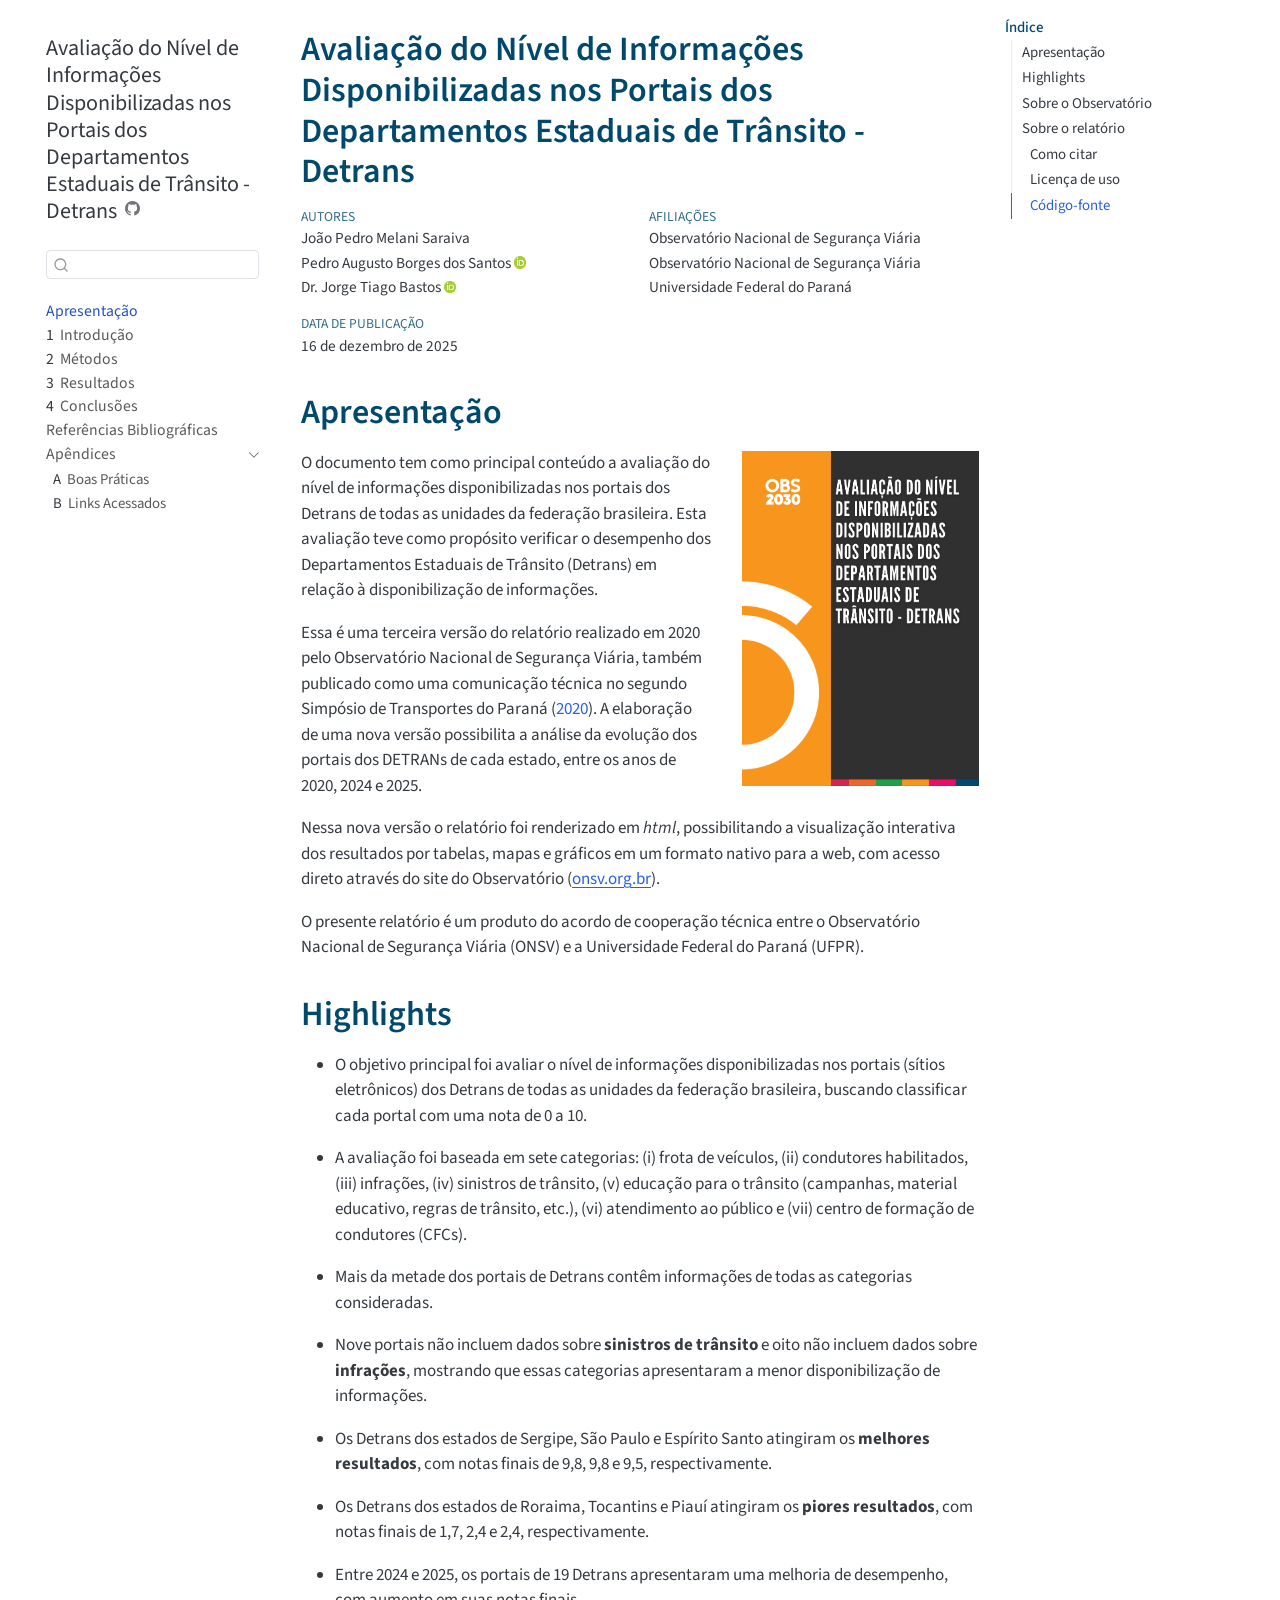
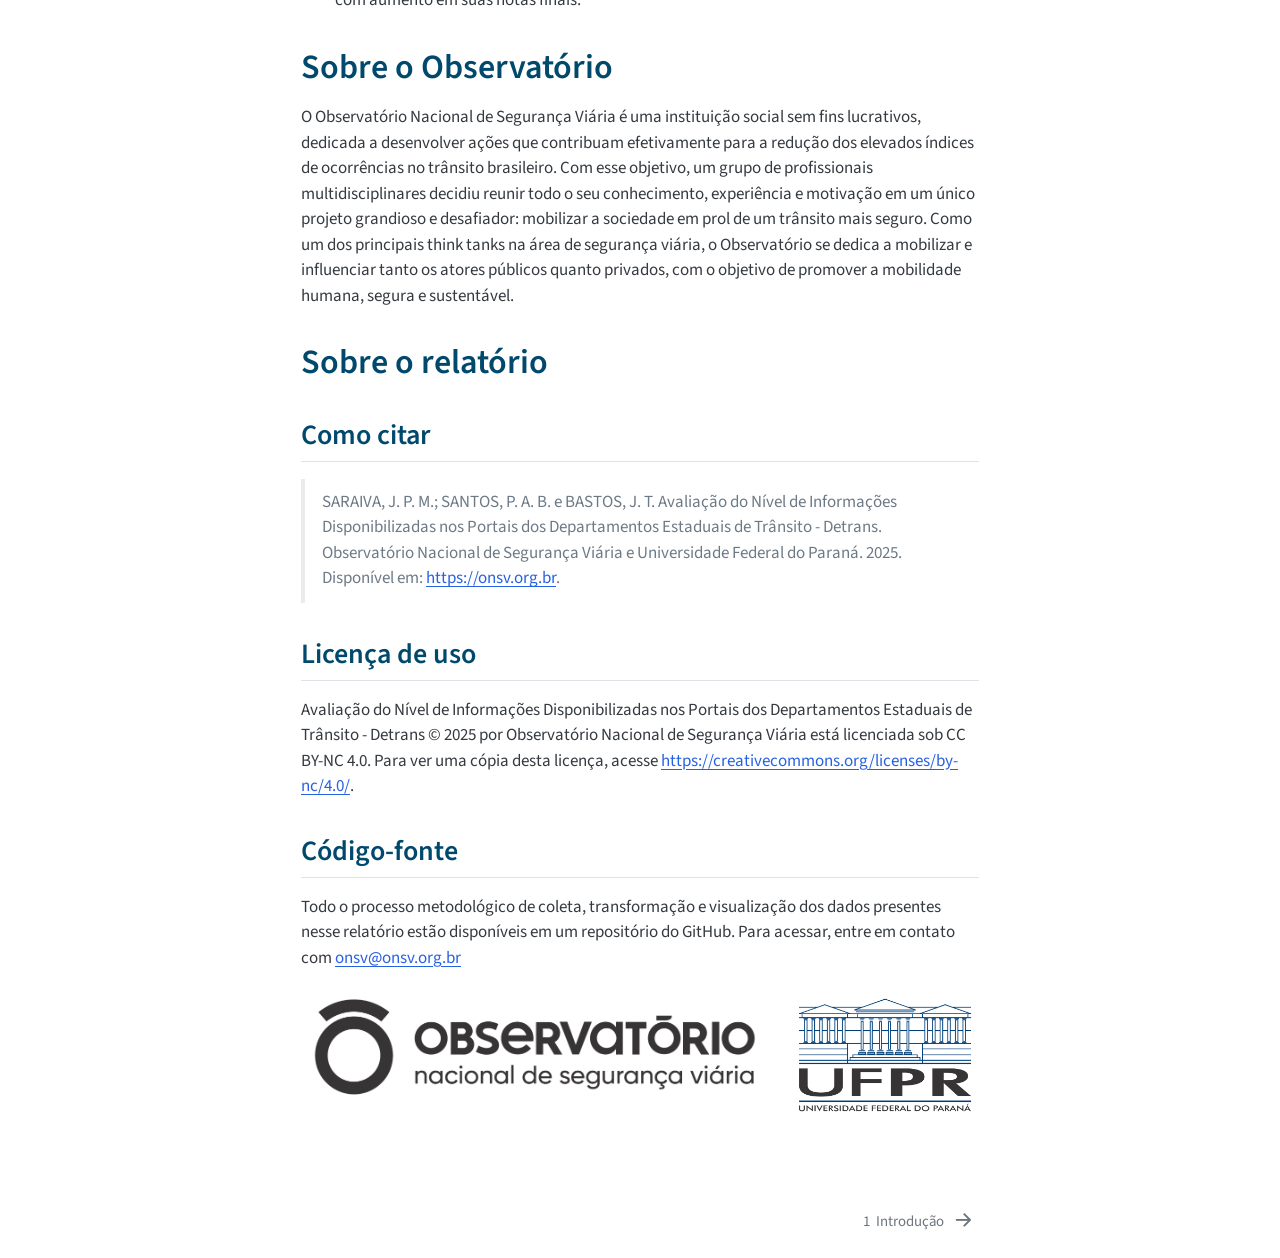
==== index.html @ c52857e6 "Built site for gh-pages" ====
<!DOCTYPE html>
<html xmlns="http://www.w3.org/1999/xhtml" lang="pt-BR" xml:lang="pt-BR"><head>

<meta charset="utf-8">
<meta name="generator" content="quarto-1.7.32">

<meta name="viewport" content="width=device-width, initial-scale=1.0, user-scalable=yes">

<meta name="author" content="João Pedro Melani Saraiva">
<meta name="author" content="Pedro Augusto Borges dos Santos">
<meta name="author" content="Dr.&nbsp;Jorge Tiago Bastos">

<title>Avaliação do Nível de Informações Disponibilizadas nos Portais dos Departamentos Estaduais de Trânsito - Detrans</title>
<style>
code{white-space: pre-wrap;}
span.smallcaps{font-variant: small-caps;}
div.columns{display: flex; gap: min(4vw, 1.5em);}
div.column{flex: auto; overflow-x: auto;}
div.hanging-indent{margin-left: 1.5em; text-indent: -1.5em;}
ul.task-list{list-style: none;}
ul.task-list li input[type="checkbox"] {
  width: 0.8em;
  margin: 0 0.8em 0.2em -1em; /* quarto-specific, see https://github.com/quarto-dev/quarto-cli/issues/4556 */ 
  vertical-align: middle;
}
/* CSS for citations */
div.csl-bib-body { }
div.csl-entry {
  clear: both;
  margin-bottom: 1em;
}
.hanging-indent div.csl-entry {
  margin-left:2em;
  text-indent:-2em;
}
div.csl-left-margin {
  min-width:2em;
  float:left;
}
div.csl-right-inline {
  margin-left:2em;
  padding-left:1em;
}
div.csl-indent {
  margin-left: 2em;
}</style>


<script src="site_libs/quarto-nav/quarto-nav.js"></script>
<script src="site_libs/quarto-nav/headroom.min.js"></script>
<script src="site_libs/clipboard/clipboard.min.js"></script>
<script src="site_libs/quarto-search/autocomplete.umd.js"></script>
<script src="site_libs/quarto-search/fuse.min.js"></script>
<script src="site_libs/quarto-search/quarto-search.js"></script>
<meta name="quarto:offset" content="./">
<link href="./01-intro.html" rel="next">
<link href="./logo/onsv-fav.ico" rel="icon">
<script src="site_libs/quarto-html/quarto.js" type="module"></script>
<script src="site_libs/quarto-html/tabsets/tabsets.js" type="module"></script>
<script src="site_libs/quarto-html/popper.min.js"></script>
<script src="site_libs/quarto-html/tippy.umd.min.js"></script>
<script src="site_libs/quarto-html/anchor.min.js"></script>
<link href="site_libs/quarto-html/tippy.css" rel="stylesheet">
<link href="site_libs/quarto-html/quarto-syntax-highlighting-37eea08aefeeee20ff55810ff984fec1.css" rel="stylesheet" id="quarto-text-highlighting-styles">
<script src="site_libs/bootstrap/bootstrap.min.js"></script>
<link href="site_libs/bootstrap/bootstrap-icons.css" rel="stylesheet">
<link href="site_libs/bootstrap/bootstrap-27646530733116c5bb9148f6545a8ae0.min.css" rel="stylesheet" append-hash="true" id="quarto-bootstrap" data-mode="light">
<script id="quarto-search-options" type="application/json">{
  "location": "sidebar",
  "copy-button": false,
  "collapse-after": 3,
  "panel-placement": "start",
  "type": "textbox",
  "limit": 50,
  "keyboard-shortcut": [
    "f",
    "/",
    "s"
  ],
  "show-item-context": false,
  "language": {
    "search-no-results-text": "Nenhum resultado",
    "search-matching-documents-text": "documentos correspondentes",
    "search-copy-link-title": "Copiar link para a busca",
    "search-hide-matches-text": "Esconder correspondências adicionais",
    "search-more-match-text": "mais correspondência neste documento",
    "search-more-matches-text": "mais correspondências neste documento",
    "search-clear-button-title": "Limpar",
    "search-text-placeholder": "",
    "search-detached-cancel-button-title": "Cancelar",
    "search-submit-button-title": "Enviar",
    "search-label": "Procurar"
  }
}</script>


<meta name="twitter:title" content="Avaliação do Nível de Informações Disponibilizadas nos Portais dos Departamentos Estaduais de Trânsito - Detrans">
<meta name="twitter:description" content="">
<meta name="twitter:image" content="[data-uri]">
<meta name="twitter:card" content="summary_large_image">
</head>

<body class="nav-sidebar floating quarto-light">

<div id="quarto-search-results"></div>
  <header id="quarto-header" class="headroom fixed-top">
  <nav class="quarto-secondary-nav">
    <div class="container-fluid d-flex">
      <button type="button" class="quarto-btn-toggle btn" data-bs-toggle="collapse" role="button" data-bs-target=".quarto-sidebar-collapse-item" aria-controls="quarto-sidebar" aria-expanded="false" aria-label="Alternar barra lateral" onclick="if (window.quartoToggleHeadroom) { window.quartoToggleHeadroom(); }">
        <i class="bi bi-layout-text-sidebar-reverse"></i>
      </button>
        <nav class="quarto-page-breadcrumbs" aria-label="breadcrumb"><ol class="breadcrumb"><li class="breadcrumb-item"><a href="./index.html">Apresentação</a></li></ol></nav>
        <a class="flex-grow-1" role="navigation" data-bs-toggle="collapse" data-bs-target=".quarto-sidebar-collapse-item" aria-controls="quarto-sidebar" aria-expanded="false" aria-label="Alternar barra lateral" onclick="if (window.quartoToggleHeadroom) { window.quartoToggleHeadroom(); }">      
        </a>
      <button type="button" class="btn quarto-search-button" aria-label="Procurar" onclick="window.quartoOpenSearch();">
        <i class="bi bi-search"></i>
      </button>
    </div>
  </nav>
</header>
<!-- content -->
<div id="quarto-content" class="quarto-container page-columns page-rows-contents page-layout-article">
<!-- sidebar -->
  <nav id="quarto-sidebar" class="sidebar collapse collapse-horizontal quarto-sidebar-collapse-item sidebar-navigation floating overflow-auto">
    <div class="pt-lg-2 mt-2 text-left sidebar-header">
    <div class="sidebar-title mb-0 py-0">
      <a href="./">Avaliação do Nível de Informações Disponibilizadas nos Portais dos Departamentos Estaduais de Trânsito - Detrans</a> 
        <div class="sidebar-tools-main">
    <a href="https://www.github.com/onsv/revisao-detrans" title="Source Code" class="quarto-navigation-tool px-1" aria-label="Source Code"><i class="bi bi-github"></i></a>
</div>
    </div>
      </div>
        <div class="mt-2 flex-shrink-0 align-items-center">
        <div class="sidebar-search">
        <div id="quarto-search" class="" title="Procurar"></div>
        </div>
        </div>
    <div class="sidebar-menu-container"> 
    <ul class="list-unstyled mt-1">
        <li class="sidebar-item">
  <div class="sidebar-item-container"> 
  <a href="./index.html" class="sidebar-item-text sidebar-link active">
 <span class="menu-text">Apresentação</span></a>
  </div>
</li>
        <li class="sidebar-item">
  <div class="sidebar-item-container"> 
  <a href="./01-intro.html" class="sidebar-item-text sidebar-link">
 <span class="menu-text"><span class="chapter-number">1</span>&nbsp; <span class="chapter-title">Introdução</span></span></a>
  </div>
</li>
        <li class="sidebar-item">
  <div class="sidebar-item-container"> 
  <a href="./02-metodos.html" class="sidebar-item-text sidebar-link">
 <span class="menu-text"><span class="chapter-number">2</span>&nbsp; <span class="chapter-title">Métodos</span></span></a>
  </div>
</li>
        <li class="sidebar-item">
  <div class="sidebar-item-container"> 
  <a href="./03-resultados.html" class="sidebar-item-text sidebar-link">
 <span class="menu-text"><span class="chapter-number">3</span>&nbsp; <span class="chapter-title">Resultados</span></span></a>
  </div>
</li>
        <li class="sidebar-item">
  <div class="sidebar-item-container"> 
  <a href="./04-conclusao.html" class="sidebar-item-text sidebar-link">
 <span class="menu-text"><span class="chapter-number">4</span>&nbsp; <span class="chapter-title">Conclusões</span></span></a>
  </div>
</li>
        <li class="sidebar-item">
  <div class="sidebar-item-container"> 
  <a href="./99-referencias.html" class="sidebar-item-text sidebar-link">
 <span class="menu-text">Referências Bibliográficas</span></a>
  </div>
</li>
        <li class="sidebar-item sidebar-item-section">
      <div class="sidebar-item-container"> 
            <a class="sidebar-item-text sidebar-link text-start" data-bs-toggle="collapse" data-bs-target="#quarto-sidebar-section-1" role="navigation" aria-expanded="true">
 <span class="menu-text">Apêndices</span></a>
          <a class="sidebar-item-toggle text-start" data-bs-toggle="collapse" data-bs-target="#quarto-sidebar-section-1" role="navigation" aria-expanded="true" aria-label="Alternar seção">
            <i class="bi bi-chevron-right ms-2"></i>
          </a> 
      </div>
      <ul id="quarto-sidebar-section-1" class="collapse list-unstyled sidebar-section depth1 show">  
          <li class="sidebar-item">
  <div class="sidebar-item-container"> 
  <a href="./9a-praticas.html" class="sidebar-item-text sidebar-link">
 <span class="menu-text"><span class="chapter-number">A</span>&nbsp; <span class="chapter-title">Boas Práticas</span></span></a>
  </div>
</li>
          <li class="sidebar-item">
  <div class="sidebar-item-container"> 
  <a href="./9b-links.html" class="sidebar-item-text sidebar-link">
 <span class="menu-text"><span class="chapter-number">B</span>&nbsp; <span class="chapter-title">Links Acessados</span></span></a>
  </div>
</li>
      </ul>
  </li>
    </ul>
    </div>
</nav>
<div id="quarto-sidebar-glass" class="quarto-sidebar-collapse-item" data-bs-toggle="collapse" data-bs-target=".quarto-sidebar-collapse-item"></div>
<!-- margin-sidebar -->
    <div id="quarto-margin-sidebar" class="sidebar margin-sidebar">
        <nav id="TOC" role="doc-toc" class="toc-active">
    <h2 id="toc-title">Índice</h2>
   
  <ul>
  <li><a href="#apresentação" id="toc-apresentação" class="nav-link active" data-scroll-target="#apresentação">Apresentação</a></li>
  <li><a href="#highlights" id="toc-highlights" class="nav-link" data-scroll-target="#highlights">Highlights</a></li>
  <li><a href="#sobre-o-observatório" id="toc-sobre-o-observatório" class="nav-link" data-scroll-target="#sobre-o-observatório">Sobre o Observatório</a></li>
  <li><a href="#sobre-o-relatório" id="toc-sobre-o-relatório" class="nav-link" data-scroll-target="#sobre-o-relatório">Sobre o relatório</a>
  <ul class="collapse">
  <li><a href="#como-citar" id="toc-como-citar" class="nav-link" data-scroll-target="#como-citar">Como citar</a></li>
  <li><a href="#licença-de-uso" id="toc-licença-de-uso" class="nav-link" data-scroll-target="#licença-de-uso">Licença de uso</a></li>
  <li><a href="#código-fonte" id="toc-código-fonte" class="nav-link" data-scroll-target="#código-fonte">Código-fonte</a></li>
  </ul></li>
  </ul>
</nav>
    </div>
<!-- main -->
<main class="content" id="quarto-document-content">

<header id="title-block-header" class="quarto-title-block default">
<div class="quarto-title">
<h1 class="title">Avaliação do Nível de Informações Disponibilizadas nos Portais dos Departamentos Estaduais de Trânsito - Detrans</h1>
</div>


<div class="quarto-title-meta-author">
  <div class="quarto-title-meta-heading">Autores</div>
  <div class="quarto-title-meta-heading">Afiliações</div>
  
    <div class="quarto-title-meta-contents">
    <p class="author">João Pedro Melani Saraiva </p>
  </div>
  <div class="quarto-title-meta-contents">
        <p class="affiliation">
            Observatório Nacional de Segurança Viária
          </p>
      </div>
    <div class="quarto-title-meta-contents">
    <p class="author">Pedro Augusto Borges dos Santos <a href="https://orcid.org/0000-0003-0550-4251" class="quarto-title-author-orcid"> <img src="[data-uri]"></a></p>
  </div>
  <div class="quarto-title-meta-contents">
        <p class="affiliation">
            Observatório Nacional de Segurança Viária
          </p>
      </div>
    <div class="quarto-title-meta-contents">
    <p class="author">Dr.&nbsp;Jorge Tiago Bastos <a href="https://orcid.org/0000-0001-6447-1504" class="quarto-title-author-orcid"> <img src="[data-uri]"></a></p>
  </div>
  <div class="quarto-title-meta-contents">
        <p class="affiliation">
            Universidade Federal do Paraná
          </p>
      </div>
  </div>

<div class="quarto-title-meta">

      
    <div>
    <div class="quarto-title-meta-heading">Data de Publicação</div>
    <div class="quarto-title-meta-contents">
      <p class="date">16 de dezembro de 2025</p>
    </div>
  </div>
  
    
  </div>
  


</header>



<section id="apresentação" class="level1 unnumbered">
<h1 class="unnumbered">Apresentação</h1><p><img src="logo/capa.png" title="Avaliação do Nível de Informações Disponibilizadas nos Portais dos Departamentos Estaduais de Trânsito - Detrans" class="quarto-cover-image nolightbox img-fluid"></p>
<p>O documento tem como principal conteúdo a avaliação do nível de informações disponibilizadas nos portais dos Detrans de todas as unidades da federação brasileira. Esta avaliação teve como propósito verificar o desempenho dos Departamentos Estaduais de Trânsito (Detrans) em relação à disponibilização de informações.</p>
<p>Essa é uma terceira versão do relatório realizado em 2020 pelo Observatório Nacional de Segurança Viária, também publicado como uma comunicação técnica no segundo Simpósio de Transportes do Paraná <span class="citation" data-cites="santos2020">(<a href="99-referencias.html#ref-santos2020" role="doc-biblioref">2020</a>)</span>. A elaboração de uma nova versão possibilita a análise da evolução dos portais dos DETRANs de cada estado, entre os anos de 2020, 2024 e 2025.</p>
<p>Nessa nova versão o relatório foi renderizado em <em>html</em>, possibilitando a visualização interativa dos resultados por tabelas, mapas e gráficos em um formato nativo para a web, com acesso direto através do site do Observatório (<a href="https://onsv.org.br">onsv.org.br</a>).</p>
<p>O presente relatório é um produto do acordo de cooperação técnica entre o Observatório Nacional de Segurança Viária (ONSV) e a Universidade Federal do Paraná (UFPR).</p>
</section>
<section id="highlights" class="level1">
<h1>Highlights</h1>
<ul>
<li><p>O objetivo principal foi avaliar o nível de informações disponibilizadas nos portais (sítios eletrônicos) dos Detrans de todas as unidades da federação brasileira, buscando classificar cada portal com uma nota de 0 a 10.</p></li>
<li><p>A avaliação foi baseada em sete categorias: (i) frota de veículos, (ii) condutores habilitados, (iii) infrações, (iv) sinistros de trânsito, (v) educação para o trânsito (campanhas, material educativo, regras de trânsito, etc.), (vi) atendimento ao público e (vii) centro de formação de condutores (CFCs).</p></li>
<li><p>Mais da metade dos portais de Detrans contêm informações de todas as categorias consideradas.</p></li>
<li><p>Nove portais não incluem dados sobre <strong>sinistros de trânsito</strong> e oito não incluem dados sobre <strong>infrações</strong>, mostrando que essas categorias apresentaram a menor disponibilização de informações.</p></li>
<li><p>Os Detrans dos estados de Sergipe, São Paulo e Espírito Santo atingiram os <strong>melhores resultados</strong>, com notas finais de 9,8, 9,8 e 9,5, respectivamente.</p></li>
<li><p>Os Detrans dos estados de Roraima, Tocantins e Piauí atingiram os <strong>piores resultados</strong>, com notas finais de 1,7, 2,4 e 2,4, respectivamente.</p></li>
<li><p>Entre 2024 e 2025, os portais de 19 Detrans apresentaram uma melhoria de desempenho, com aumento em suas notas finais.</p></li>
</ul>
</section>
<section id="sobre-o-observatório" class="level1">
<h1>Sobre o Observatório</h1>
<p>O Observatório Nacional de Segurança Viária é uma instituição social sem fins lucrativos, dedicada a desenvolver ações que contribuam efetivamente para a redução dos elevados índices de ocorrências no trânsito brasileiro. Com esse objetivo, um grupo de profissionais multidisciplinares decidiu reunir todo o seu conhecimento, experiência e motivação em um único projeto grandioso e desafiador: mobilizar a sociedade em prol de um trânsito mais seguro. Como um dos principais think tanks na área de segurança viária, o Observatório se dedica a mobilizar e influenciar tanto os atores públicos quanto privados, com o objetivo de promover a mobilidade humana, segura e sustentável.</p>
</section>
<section id="sobre-o-relatório" class="level1">
<h1>Sobre o relatório</h1>
<section id="como-citar" class="level2">
<h2 class="anchored" data-anchor-id="como-citar">Como citar</h2>
<blockquote class="blockquote">
<p>SARAIVA, J. P. M.; SANTOS, P. A. B. e BASTOS, J. T. Avaliação do Nível de Informações Disponibilizadas nos Portais dos Departamentos Estaduais de Trânsito - Detrans. Observatório Nacional de Segurança Viária e Universidade Federal do Paraná. 2025. Disponível em: <a href="https://onsv.org.br" class="uri">https://onsv.org.br</a>.</p>
</blockquote>
</section>
<section id="licença-de-uso" class="level2">
<h2 class="anchored" data-anchor-id="licença-de-uso">Licença de uso</h2>
<p>Avaliação do Nível de Informações Disponibilizadas nos Portais dos Departamentos Estaduais de Trânsito - Detrans © 2025 por Observatório Nacional de Segurança Viária está licenciada sob CC BY-NC 4.0. Para ver uma cópia desta licença, acesse <a href="https://creativecommons.org/licenses/by-nc/4.0/" class="uri">https://creativecommons.org/licenses/by-nc/4.0/</a>.</p>
</section>
<section id="código-fonte" class="level2">
<h2 class="anchored" data-anchor-id="código-fonte">Código-fonte</h2>
<p>Todo o processo metodológico de coleta, transformação e visualização dos dados presentes nesse relatório estão disponíveis em um repositório do GitHub. Para acessar, entre em contato com <a href="mailto:onsv@onsv.org.br">onsv@onsv.org.br</a></p>
<!-- # Agradecimentos

A equipe de autores agradece às instituições que enviaram suas considerações, contribuindo com o aprimoramento dos métodos aqui apresentados: CET-MG, Detran-ES, Detran-DF, Detran-GO, Detran-MT, Detran-PB, Detran-PR, Detran-SC, Detran-SP e Detran-RN.

A equipe de autores também agradece pelo apoio do Centro de Liderança Pública e do pesquisador Daniel Vasconcellos Archer Duque na elaboração do relatório. -->
<div class="quarto-layout-panel" data-layout-ncol="2">
<div class="quarto-layout-row">
<div class="left quarto-layout-cell" style="flex-basis: 71.4%;justify-content: center;">
<p><img src="logo/onsv_logo_main.png" class="img-fluid"></p>
</div>
<div class="right quarto-layout-cell" style="flex-basis: 28.6%;justify-content: center;">
<div class="quarto-figure quarto-figure-center">
<figure class="figure">
<p><img src="logo/marca_UFPR.png" class="img-fluid quarto-figure quarto-figure-center figure-img"></p>
</figure>
</div>
</div>
</div>
</div>


<div id="refs" class="references csl-bib-body" data-entry-spacing="1" role="list" style="display: none">
<div id="ref-santos2020" class="csl-entry" role="listitem">
SANTOS, P. A. B. DOS; BASTOS, J. T.; GARONCE, F. V. <strong>AVALIAÇÃO DO CONTEÚDO DOS PORTAIS DOS DEPARTAMENTOS ESTADUAIS DE TRÂNSITO - DETRANs</strong>. 28 nov. 2020. Disponível em: &lt;<a href="https://stpr.ufpr.br/wp-content/uploads/2021/02/Anais-STPR-2020-1.pdf">https://stpr.ufpr.br/wp-content/uploads/2021/02/Anais-STPR-2020-1.pdf</a>&gt;
</div>
</div>
</section>
</section>

</main> <!-- /main -->
<script id="quarto-html-after-body" type="application/javascript">
  window.document.addEventListener("DOMContentLoaded", function (event) {
    const icon = "";
    const anchorJS = new window.AnchorJS();
    anchorJS.options = {
      placement: 'right',
      icon: icon
    };
    anchorJS.add('.anchored');
    const isCodeAnnotation = (el) => {
      for (const clz of el.classList) {
        if (clz.startsWith('code-annotation-')) {                     
          return true;
        }
      }
      return false;
    }
    const onCopySuccess = function(e) {
      // button target
      const button = e.trigger;
      // don't keep focus
      button.blur();
      // flash "checked"
      button.classList.add('code-copy-button-checked');
      var currentTitle = button.getAttribute("title");
      button.setAttribute("title", "Copiada");
      let tooltip;
      if (window.bootstrap) {
        button.setAttribute("data-bs-toggle", "tooltip");
        button.setAttribute("data-bs-placement", "left");
        button.setAttribute("data-bs-title", "Copiada");
        tooltip = new bootstrap.Tooltip(button, 
          { trigger: "manual", 
            customClass: "code-copy-button-tooltip",
            offset: [0, -8]});
        tooltip.show();    
      }
      setTimeout(function() {
        if (tooltip) {
          tooltip.hide();
          button.removeAttribute("data-bs-title");
          button.removeAttribute("data-bs-toggle");
          button.removeAttribute("data-bs-placement");
        }
        button.setAttribute("title", currentTitle);
        button.classList.remove('code-copy-button-checked');
      }, 1000);
      // clear code selection
      e.clearSelection();
    }
    const getTextToCopy = function(trigger) {
        const codeEl = trigger.previousElementSibling.cloneNode(true);
        for (const childEl of codeEl.children) {
          if (isCodeAnnotation(childEl)) {
            childEl.remove();
          }
        }
        return codeEl.innerText;
    }
    const clipboard = new window.ClipboardJS('.code-copy-button:not([data-in-quarto-modal])', {
      text: getTextToCopy
    });
    clipboard.on('success', onCopySuccess);
    if (window.document.getElementById('quarto-embedded-source-code-modal')) {
      const clipboardModal = new window.ClipboardJS('.code-copy-button[data-in-quarto-modal]', {
        text: getTextToCopy,
        container: window.document.getElementById('quarto-embedded-source-code-modal')
      });
      clipboardModal.on('success', onCopySuccess);
    }
      var localhostRegex = new RegExp(/^(?:http|https):\/\/localhost\:?[0-9]*\//);
      var mailtoRegex = new RegExp(/^mailto:/);
        var filterRegex = new RegExp('/' + window.location.host + '/');
      var isInternal = (href) => {
          return filterRegex.test(href) || localhostRegex.test(href) || mailtoRegex.test(href);
      }
      // Inspect non-navigation links and adorn them if external
     var links = window.document.querySelectorAll('a[href]:not(.nav-link):not(.navbar-brand):not(.toc-action):not(.sidebar-link):not(.sidebar-item-toggle):not(.pagination-link):not(.no-external):not([aria-hidden]):not(.dropdown-item):not(.quarto-navigation-tool):not(.about-link)');
      for (var i=0; i<links.length; i++) {
        const link = links[i];
        if (!isInternal(link.href)) {
          // undo the damage that might have been done by quarto-nav.js in the case of
          // links that we want to consider external
          if (link.dataset.originalHref !== undefined) {
            link.href = link.dataset.originalHref;
          }
        }
      }
    function tippyHover(el, contentFn, onTriggerFn, onUntriggerFn) {
      const config = {
        allowHTML: true,
        maxWidth: 500,
        delay: 100,
        arrow: false,
        appendTo: function(el) {
            return el.parentElement;
        },
        interactive: true,
        interactiveBorder: 10,
        theme: 'quarto',
        placement: 'bottom-start',
      };
      if (contentFn) {
        config.content = contentFn;
      }
      if (onTriggerFn) {
        config.onTrigger = onTriggerFn;
      }
      if (onUntriggerFn) {
        config.onUntrigger = onUntriggerFn;
      }
      window.tippy(el, config); 
    }
    const noterefs = window.document.querySelectorAll('a[role="doc-noteref"]');
    for (var i=0; i<noterefs.length; i++) {
      const ref = noterefs[i];
      tippyHover(ref, function() {
        // use id or data attribute instead here
        let href = ref.getAttribute('data-footnote-href') || ref.getAttribute('href');
        try { href = new URL(href).hash; } catch {}
        const id = href.replace(/^#\/?/, "");
        const note = window.document.getElementById(id);
        if (note) {
          return note.innerHTML;
        } else {
          return "";
        }
      });
    }
    const xrefs = window.document.querySelectorAll('a.quarto-xref');
    const processXRef = (id, note) => {
      // Strip column container classes
      const stripColumnClz = (el) => {
        el.classList.remove("page-full", "page-columns");
        if (el.children) {
          for (const child of el.children) {
            stripColumnClz(child);
          }
        }
      }
      stripColumnClz(note)
      if (id === null || id.startsWith('sec-')) {
        // Special case sections, only their first couple elements
        const container = document.createElement("div");
        if (note.children && note.children.length > 2) {
          container.appendChild(note.children[0].cloneNode(true));
          for (let i = 1; i < note.children.length; i++) {
            const child = note.children[i];
            if (child.tagName === "P" && child.innerText === "") {
              continue;
            } else {
              container.appendChild(child.cloneNode(true));
              break;
            }
          }
          if (window.Quarto?.typesetMath) {
            window.Quarto.typesetMath(container);
          }
          return container.innerHTML
        } else {
          if (window.Quarto?.typesetMath) {
            window.Quarto.typesetMath(note);
          }
          return note.innerHTML;
        }
      } else {
        // Remove any anchor links if they are present
        const anchorLink = note.querySelector('a.anchorjs-link');
        if (anchorLink) {
          anchorLink.remove();
        }
        if (window.Quarto?.typesetMath) {
          window.Quarto.typesetMath(note);
        }
        if (note.classList.contains("callout")) {
          return note.outerHTML;
        } else {
          return note.innerHTML;
        }
      }
    }
    for (var i=0; i<xrefs.length; i++) {
      const xref = xrefs[i];
      tippyHover(xref, undefined, function(instance) {
        instance.disable();
        let url = xref.getAttribute('href');
        let hash = undefined; 
        if (url.startsWith('#')) {
          hash = url;
        } else {
          try { hash = new URL(url).hash; } catch {}
        }
        if (hash) {
          const id = hash.replace(/^#\/?/, "");
          const note = window.document.getElementById(id);
          if (note !== null) {
            try {
              const html = processXRef(id, note.cloneNode(true));
              instance.setContent(html);
            } finally {
              instance.enable();
              instance.show();
            }
          } else {
            // See if we can fetch this
            fetch(url.split('#')[0])
            .then(res => res.text())
            .then(html => {
              const parser = new DOMParser();
              const htmlDoc = parser.parseFromString(html, "text/html");
              const note = htmlDoc.getElementById(id);
              if (note !== null) {
                const html = processXRef(id, note);
                instance.setContent(html);
              } 
            }).finally(() => {
              instance.enable();
              instance.show();
            });
          }
        } else {
          // See if we can fetch a full url (with no hash to target)
          // This is a special case and we should probably do some content thinning / targeting
          fetch(url)
          .then(res => res.text())
          .then(html => {
            const parser = new DOMParser();
            const htmlDoc = parser.parseFromString(html, "text/html");
            const note = htmlDoc.querySelector('main.content');
            if (note !== null) {
              // This should only happen for chapter cross references
              // (since there is no id in the URL)
              // remove the first header
              if (note.children.length > 0 && note.children[0].tagName === "HEADER") {
                note.children[0].remove();
              }
              const html = processXRef(null, note);
              instance.setContent(html);
            } 
          }).finally(() => {
            instance.enable();
            instance.show();
          });
        }
      }, function(instance) {
      });
    }
        let selectedAnnoteEl;
        const selectorForAnnotation = ( cell, annotation) => {
          let cellAttr = 'data-code-cell="' + cell + '"';
          let lineAttr = 'data-code-annotation="' +  annotation + '"';
          const selector = 'span[' + cellAttr + '][' + lineAttr + ']';
          return selector;
        }
        const selectCodeLines = (annoteEl) => {
          const doc = window.document;
          const targetCell = annoteEl.getAttribute("data-target-cell");
          const targetAnnotation = annoteEl.getAttribute("data-target-annotation");
          const annoteSpan = window.document.querySelector(selectorForAnnotation(targetCell, targetAnnotation));
          const lines = annoteSpan.getAttribute("data-code-lines").split(",");
          const lineIds = lines.map((line) => {
            return targetCell + "-" + line;
          })
          let top = null;
          let height = null;
          let parent = null;
          if (lineIds.length > 0) {
              //compute the position of the single el (top and bottom and make a div)
              const el = window.document.getElementById(lineIds[0]);
              top = el.offsetTop;
              height = el.offsetHeight;
              parent = el.parentElement.parentElement;
            if (lineIds.length > 1) {
              const lastEl = window.document.getElementById(lineIds[lineIds.length - 1]);
              const bottom = lastEl.offsetTop + lastEl.offsetHeight;
              height = bottom - top;
            }
            if (top !== null && height !== null && parent !== null) {
              // cook up a div (if necessary) and position it 
              let div = window.document.getElementById("code-annotation-line-highlight");
              if (div === null) {
                div = window.document.createElement("div");
                div.setAttribute("id", "code-annotation-line-highlight");
                div.style.position = 'absolute';
                parent.appendChild(div);
              }
              div.style.top = top - 2 + "px";
              div.style.height = height + 4 + "px";
              div.style.left = 0;
              let gutterDiv = window.document.getElementById("code-annotation-line-highlight-gutter");
              if (gutterDiv === null) {
                gutterDiv = window.document.createElement("div");
                gutterDiv.setAttribute("id", "code-annotation-line-highlight-gutter");
                gutterDiv.style.position = 'absolute';
                const codeCell = window.document.getElementById(targetCell);
                const gutter = codeCell.querySelector('.code-annotation-gutter');
                gutter.appendChild(gutterDiv);
              }
              gutterDiv.style.top = top - 2 + "px";
              gutterDiv.style.height = height + 4 + "px";
            }
            selectedAnnoteEl = annoteEl;
          }
        };
        const unselectCodeLines = () => {
          const elementsIds = ["code-annotation-line-highlight", "code-annotation-line-highlight-gutter"];
          elementsIds.forEach((elId) => {
            const div = window.document.getElementById(elId);
            if (div) {
              div.remove();
            }
          });
          selectedAnnoteEl = undefined;
        };
          // Handle positioning of the toggle
      window.addEventListener(
        "resize",
        throttle(() => {
          elRect = undefined;
          if (selectedAnnoteEl) {
            selectCodeLines(selectedAnnoteEl);
          }
        }, 10)
      );
      function throttle(fn, ms) {
      let throttle = false;
      let timer;
        return (...args) => {
          if(!throttle) { // first call gets through
              fn.apply(this, args);
              throttle = true;
          } else { // all the others get throttled
              if(timer) clearTimeout(timer); // cancel #2
              timer = setTimeout(() => {
                fn.apply(this, args);
                timer = throttle = false;
              }, ms);
          }
        };
      }
        // Attach click handler to the DT
        const annoteDls = window.document.querySelectorAll('dt[data-target-cell]');
        for (const annoteDlNode of annoteDls) {
          annoteDlNode.addEventListener('click', (event) => {
            const clickedEl = event.target;
            if (clickedEl !== selectedAnnoteEl) {
              unselectCodeLines();
              const activeEl = window.document.querySelector('dt[data-target-cell].code-annotation-active');
              if (activeEl) {
                activeEl.classList.remove('code-annotation-active');
              }
              selectCodeLines(clickedEl);
              clickedEl.classList.add('code-annotation-active');
            } else {
              // Unselect the line
              unselectCodeLines();
              clickedEl.classList.remove('code-annotation-active');
            }
          });
        }
    const findCites = (el) => {
      const parentEl = el.parentElement;
      if (parentEl) {
        const cites = parentEl.dataset.cites;
        if (cites) {
          return {
            el,
            cites: cites.split(' ')
          };
        } else {
          return findCites(el.parentElement)
        }
      } else {
        return undefined;
      }
    };
    var bibliorefs = window.document.querySelectorAll('a[role="doc-biblioref"]');
    for (var i=0; i<bibliorefs.length; i++) {
      const ref = bibliorefs[i];
      const citeInfo = findCites(ref);
      if (citeInfo) {
        tippyHover(citeInfo.el, function() {
          var popup = window.document.createElement('div');
          citeInfo.cites.forEach(function(cite) {
            var citeDiv = window.document.createElement('div');
            citeDiv.classList.add('hanging-indent');
            citeDiv.classList.add('csl-entry');
            var biblioDiv = window.document.getElementById('ref-' + cite);
            if (biblioDiv) {
              citeDiv.innerHTML = biblioDiv.innerHTML;
            }
            popup.appendChild(citeDiv);
          });
          return popup.innerHTML;
        });
      }
    }
  });
  </script>
<nav class="page-navigation">
  <div class="nav-page nav-page-previous">
  </div>
  <div class="nav-page nav-page-next">
      <a href="./01-intro.html" class="pagination-link" aria-label="Introdução">
        <span class="nav-page-text"><span class="chapter-number">1</span>&nbsp; <span class="chapter-title">Introdução</span></span> <i class="bi bi-arrow-right-short"></i>
      </a>
  </div>
</nav>
</div> <!-- /content -->




</body></html>
---- site_libs/quarto-html/tippy.css ----
.tippy-box[data-animation=fade][data-state=hidden]{opacity:0}[data-tippy-root]{max-width:calc(100vw - 10px)}.tippy-box{position:relative;background-color:#333;color:#fff;border-radius:4px;font-size:14px;line-height:1.4;white-space:normal;outline:0;transition-property:transform,visibility,opacity}.tippy-box[data-placement^=top]>.tippy-arrow{bottom:0}.tippy-box[data-placement^=top]>.tippy-arrow:before{bottom:-7px;left:0;border-width:8px 8px 0;border-top-color:initial;transform-origin:center top}.tippy-box[data-placement^=bottom]>.tippy-arrow{top:0}.tippy-box[data-placement^=bottom]>.tippy-arrow:before{top:-7px;left:0;border-width:0 8px 8px;border-bottom-color:initial;transform-origin:center bottom}.tippy-box[data-placement^=left]>.tippy-arrow{right:0}.tippy-box[data-placement^=left]>.tippy-arrow:before{border-width:8px 0 8px 8px;border-left-color:initial;right:-7px;transform-origin:center left}.tippy-box[data-placement^=right]>.tippy-arrow{left:0}.tippy-box[data-placement^=right]>.tippy-arrow:before{left:-7px;border-width:8px 8px 8px 0;border-right-color:initial;transform-origin:center right}.tippy-box[data-inertia][data-state=visible]{transition-timing-function:cubic-bezier(.54,1.5,.38,1.11)}.tippy-arrow{width:16px;height:16px;color:#333}.tippy-arrow:before{content:"";position:absolute;border-color:transparent;border-style:solid}.tippy-content{position:relative;padding:5px 9px;z-index:1}
---- site_libs/quarto-html/quarto-syntax-highlighting-37eea08aefeeee20ff55810ff984fec1.css ----
/* quarto syntax highlight colors */
:root {
  --quarto-hl-ot-color: #003B4F;
  --quarto-hl-at-color: #657422;
  --quarto-hl-ss-color: #20794D;
  --quarto-hl-an-color: #5E5E5E;
  --quarto-hl-fu-color: #4758AB;
  --quarto-hl-st-color: #20794D;
  --quarto-hl-cf-color: #003B4F;
  --quarto-hl-op-color: #5E5E5E;
  --quarto-hl-er-color: #AD0000;
  --quarto-hl-bn-color: #AD0000;
  --quarto-hl-al-color: #AD0000;
  --quarto-hl-va-color: #111111;
  --quarto-hl-bu-color: inherit;
  --quarto-hl-ex-color: inherit;
  --quarto-hl-pp-color: #AD0000;
  --quarto-hl-in-color: #5E5E5E;
  --quarto-hl-vs-color: #20794D;
  --quarto-hl-wa-color: #5E5E5E;
  --quarto-hl-do-color: #5E5E5E;
  --quarto-hl-im-color: #00769E;
  --quarto-hl-ch-color: #20794D;
  --quarto-hl-dt-color: #AD0000;
  --quarto-hl-fl-color: #AD0000;
  --quarto-hl-co-color: #5E5E5E;
  --quarto-hl-cv-color: #5E5E5E;
  --quarto-hl-cn-color: #8f5902;
  --quarto-hl-sc-color: #5E5E5E;
  --quarto-hl-dv-color: #AD0000;
  --quarto-hl-kw-color: #003B4F;
}

/* other quarto variables */
:root {
  --quarto-font-monospace: SFMono-Regular, Menlo, Monaco, Consolas, "Liberation Mono", "Courier New", monospace;
}

/* syntax highlight based on Pandoc's rules */
pre > code.sourceCode > span {
  color: #003B4F;
}

code.sourceCode > span {
  color: #003B4F;
}

div.sourceCode,
div.sourceCode pre.sourceCode {
  color: #003B4F;
}

/* Normal */
code span {
  color: #003B4F;
}

/* Alert */
code span.al {
  color: #AD0000;
  font-style: inherit;
}

/* Annotation */
code span.an {
  color: #5E5E5E;
  font-style: inherit;
}

/* Attribute */
code span.at {
  color: #657422;
  font-style: inherit;
}

/* BaseN */
code span.bn {
  color: #AD0000;
  font-style: inherit;
}

/* BuiltIn */
code span.bu {
  font-style: inherit;
}

/* ControlFlow */
code span.cf {
  color: #003B4F;
  font-weight: bold;
  font-style: inherit;
}

/* Char */
code span.ch {
  color: #20794D;
  font-style: inherit;
}

/* Constant */
code span.cn {
  color: #8f5902;
  font-style: inherit;
}

/* Comment */
code span.co {
  color: #5E5E5E;
  font-style: inherit;
}

/* CommentVar */
code span.cv {
  color: #5E5E5E;
  font-style: italic;
}

/* Documentation */
code span.do {
  color: #5E5E5E;
  font-style: italic;
}

/* DataType */
code span.dt {
  color: #AD0000;
  font-style: inherit;
}

/* DecVal */
code span.dv {
  color: #AD0000;
  font-style: inherit;
}

/* Error */
code span.er {
  color: #AD0000;
  font-style: inherit;
}

/* Extension */
code span.ex {
  font-style: inherit;
}

/* Float */
code span.fl {
  color: #AD0000;
  font-style: inherit;
}

/* Function */
code span.fu {
  color: #4758AB;
  font-style: inherit;
}

/* Import */
code span.im {
  color: #00769E;
  font-style: inherit;
}

/* Information */
code span.in {
  color: #5E5E5E;
  font-style: inherit;
}

/* Keyword */
code span.kw {
  color: #003B4F;
  font-weight: bold;
  font-style: inherit;
}

/* Operator */
code span.op {
  color: #5E5E5E;
  font-style: inherit;
}

/* Other */
code span.ot {
  color: #003B4F;
  font-style: inherit;
}

/* Preprocessor */
code span.pp {
  color: #AD0000;
  font-style: inherit;
}

/* SpecialChar */
code span.sc {
  color: #5E5E5E;
  font-style: inherit;
}

/* SpecialString */
code span.ss {
  color: #20794D;
  font-style: inherit;
}

/* String */
code span.st {
  color: #20794D;
  font-style: inherit;
}

/* Variable */
code span.va {
  color: #111111;
  font-style: inherit;
}

/* VerbatimString */
code span.vs {
  color: #20794D;
  font-style: inherit;
}

/* Warning */
code span.wa {
  color: #5E5E5E;
  font-style: italic;
}

.prevent-inlining {
  content: "</";
}

/*# sourceMappingURL=27d3d809615f7771493d095567f04340.css.map */
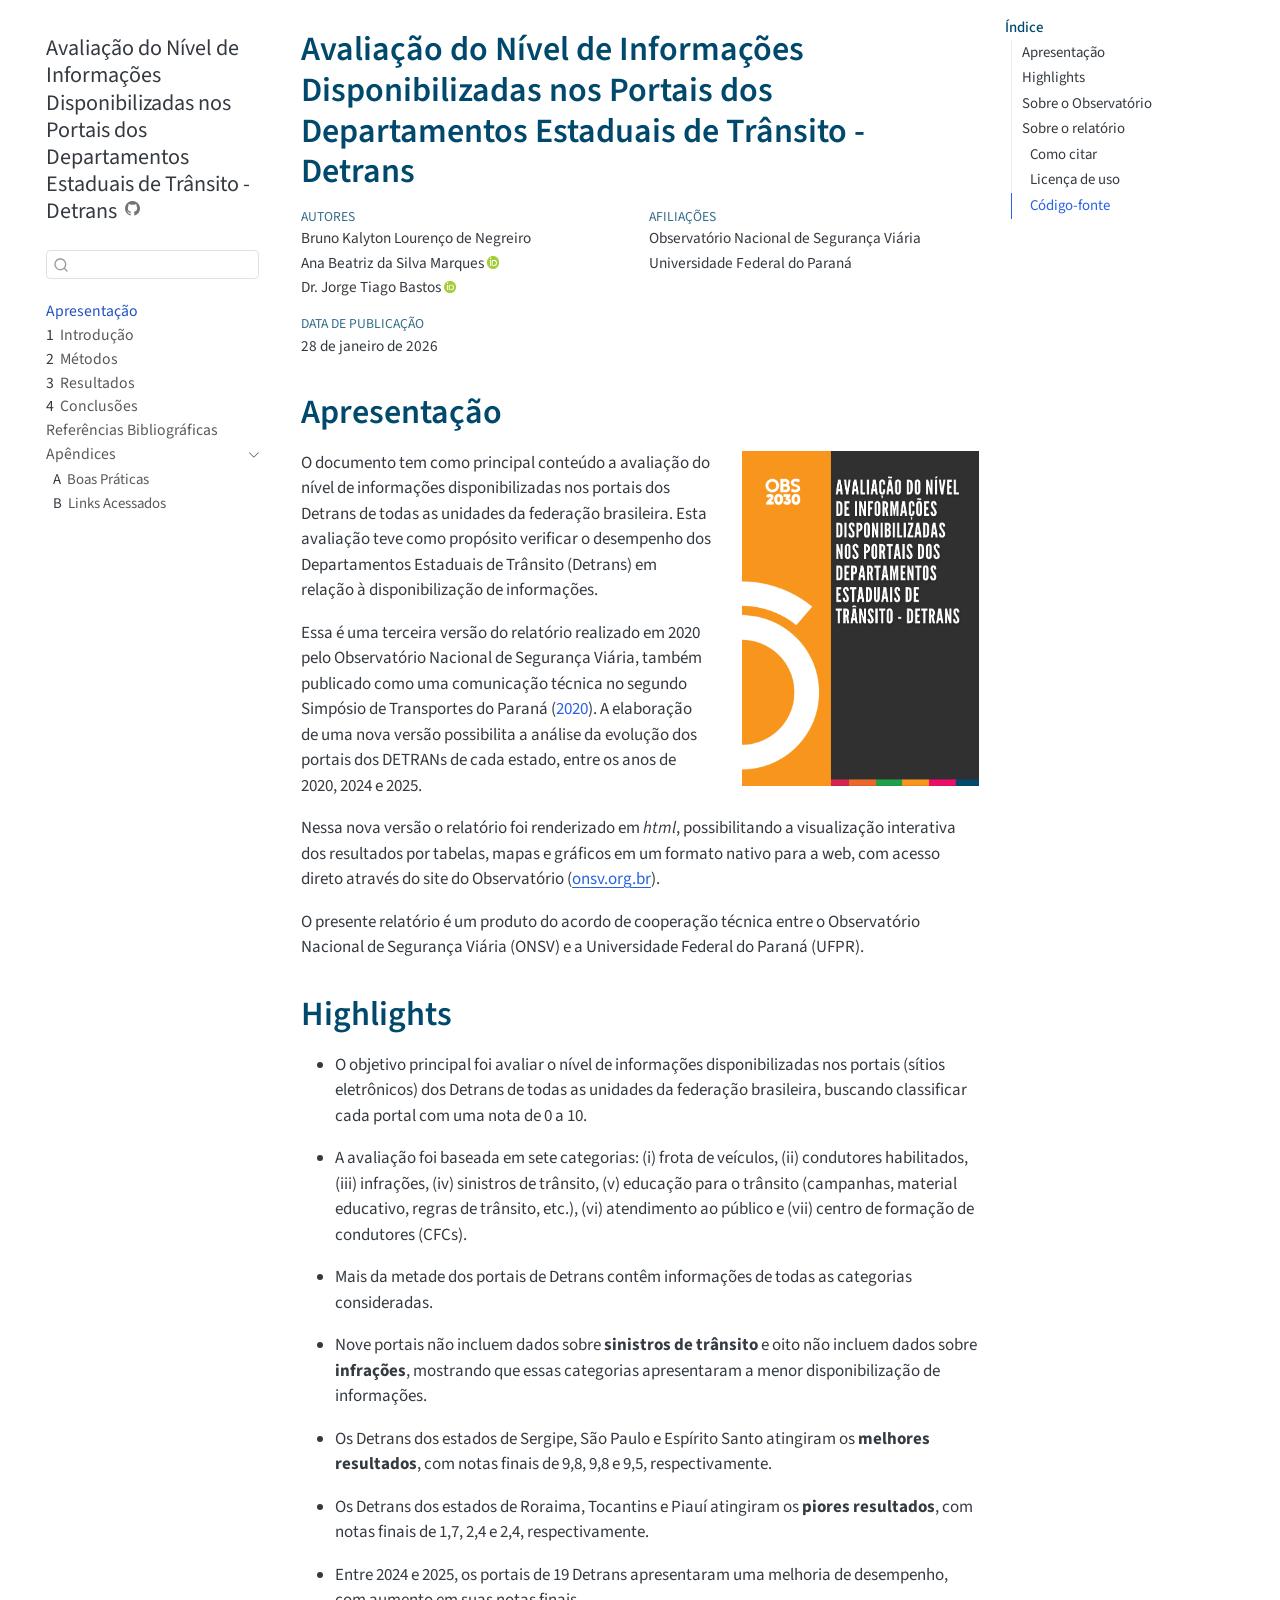
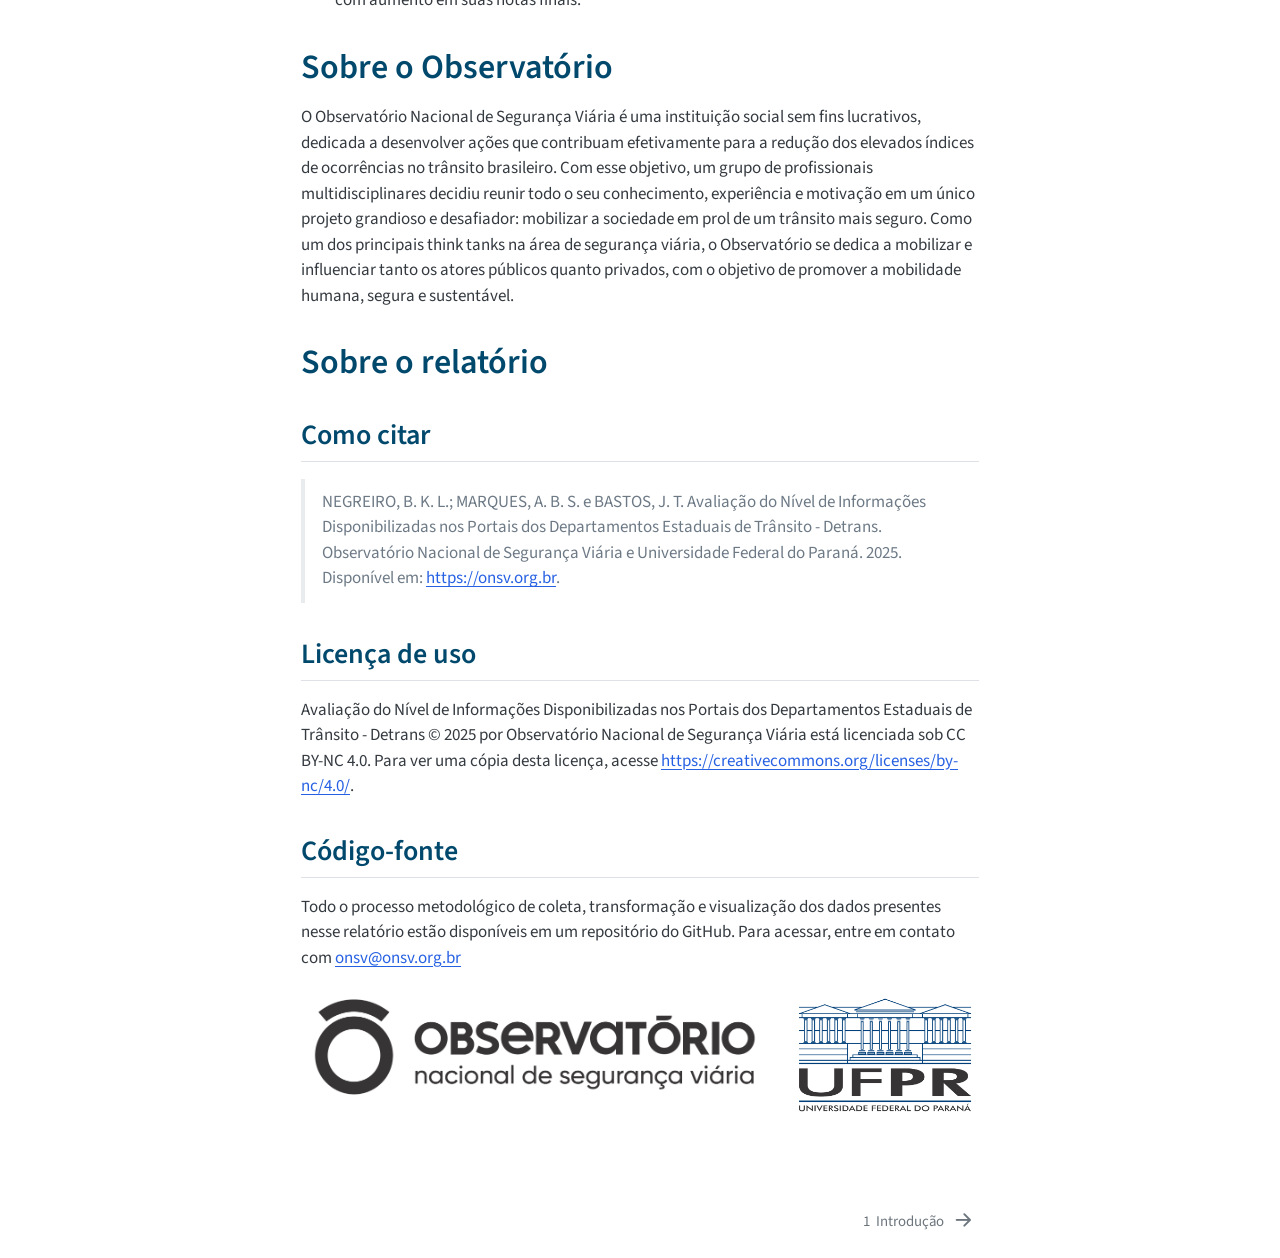
==== commit 97a30bf8: "Built site for gh-pages" ====
--- a/index.html
+++ b/index.html
@@ -6,8 +6,8 @@
 
 <meta name="viewport" content="width=device-width, initial-scale=1.0, user-scalable=yes">
 
-<meta name="author" content="João Pedro Melani Saraiva">
-<meta name="author" content="Pedro Augusto Borges dos Santos">
+<meta name="author" content="Bruno Kalyton Lourenço de Negreiro">
+<meta name="author" content="Ana Beatriz da Silva Marques">
 <meta name="author" content="Dr.&nbsp;Jorge Tiago Bastos">
 
 <title>Avaliação do Nível de Informações Disponibilizadas nos Portais dos Departamentos Estaduais de Trânsito - Detrans</title>
@@ -232,7 +232,7 @@
   <div class="quarto-title-meta-heading">Afiliações</div>
   
     <div class="quarto-title-meta-contents">
-    <p class="author">João Pedro Melani Saraiva </p>
+    <p class="author">Bruno Kalyton Lourenço de Negreiro </p>
   </div>
   <div class="quarto-title-meta-contents">
         <p class="affiliation">
@@ -240,21 +240,18 @@
           </p>
       </div>
     <div class="quarto-title-meta-contents">
-    <p class="author">Pedro Augusto Borges dos Santos <a href="https://orcid.org/0000-0003-0550-4251" class="quarto-title-author-orcid"> <img src="[data-uri]"></a></p>
-  </div>
-  <div class="quarto-title-meta-contents">
-        <p class="affiliation">
-            Observatório Nacional de Segurança Viária
-          </p>
-      </div>
-    <div class="quarto-title-meta-contents">
-    <p class="author">Dr.&nbsp;Jorge Tiago Bastos <a href="https://orcid.org/0000-0001-6447-1504" class="quarto-title-author-orcid"> <img src="[data-uri]"></a></p>
+    <p class="author">Ana Beatriz da Silva Marques <a href="https://orcid.org/0009-0005-0639-8325" class="quarto-title-author-orcid"> <img src="[data-uri]"></a></p>
   </div>
   <div class="quarto-title-meta-contents">
         <p class="affiliation">
             Universidade Federal do Paraná
           </p>
       </div>
+    <div class="quarto-title-meta-contents">
+    <p class="author">Dr.&nbsp;Jorge Tiago Bastos <a href="https://orcid.org/0000-0001-6447-1504" class="quarto-title-author-orcid"> <img src="[data-uri]"></a></p>
+  </div>
+  <div class="quarto-title-meta-contents">
+      </div>
   </div>
 
 <div class="quarto-title-meta">
@@ -263,7 +260,7 @@
     <div>
     <div class="quarto-title-meta-heading">Data de Publicação</div>
     <div class="quarto-title-meta-contents">
-      <p class="date">16 de dezembro de 2025</p>
+      <p class="date">28 de janeiro de 2026</p>
     </div>
   </div>
   
@@ -304,7 +301,7 @@
 <section id="como-citar" class="level2">
 <h2 class="anchored" data-anchor-id="como-citar">Como citar</h2>
 <blockquote class="blockquote">
-<p>SARAIVA, J. P. M.; SANTOS, P. A. B. e BASTOS, J. T. Avaliação do Nível de Informações Disponibilizadas nos Portais dos Departamentos Estaduais de Trânsito - Detrans. Observatório Nacional de Segurança Viária e Universidade Federal do Paraná. 2025. Disponível em: <a href="https://onsv.org.br" class="uri">https://onsv.org.br</a>.</p>
+<p>NEGREIRO, B. K. L.; MARQUES, A. B. S. e BASTOS, J. T. Avaliação do Nível de Informações Disponibilizadas nos Portais dos Departamentos Estaduais de Trânsito - Detrans. Observatório Nacional de Segurança Viária e Universidade Federal do Paraná. 2025. Disponível em: <a href="https://onsv.org.br" class="uri">https://onsv.org.br</a>.</p>
 </blockquote>
 </section>
 <section id="licença-de-uso" class="level2">
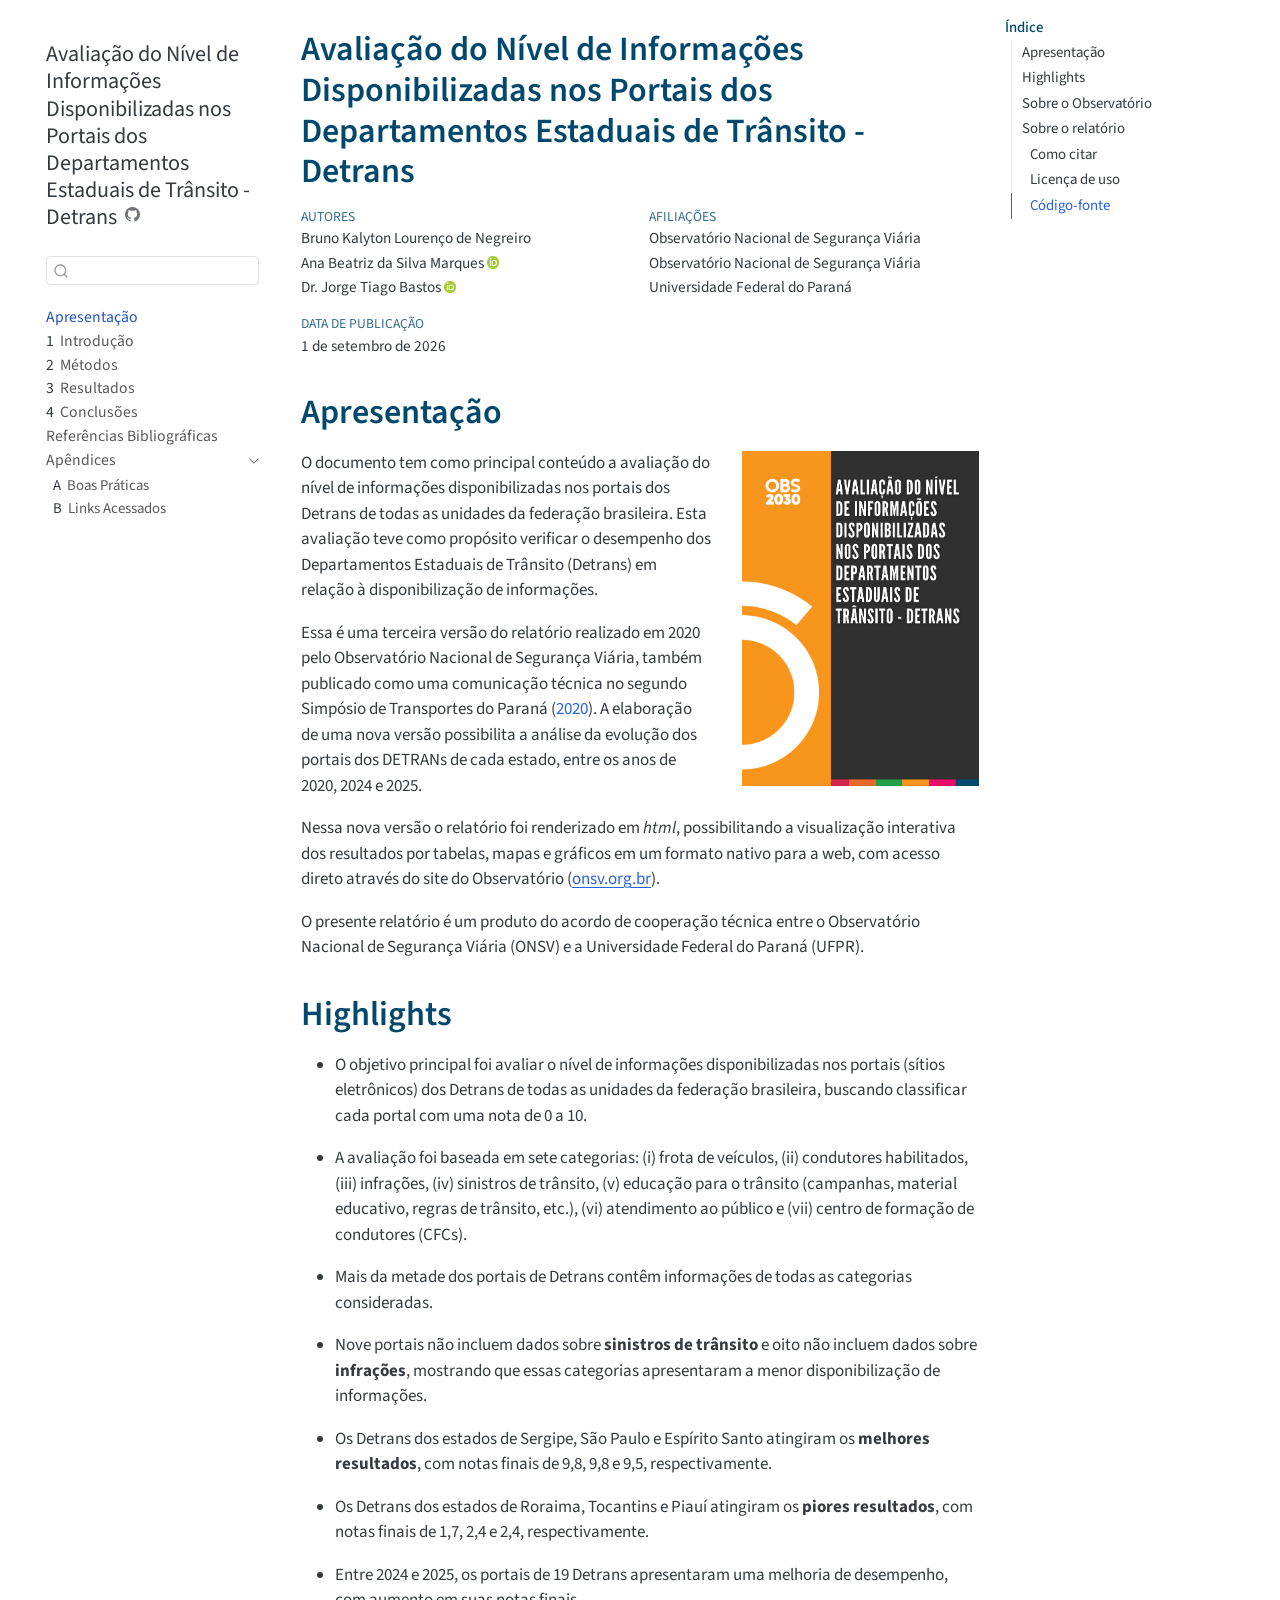
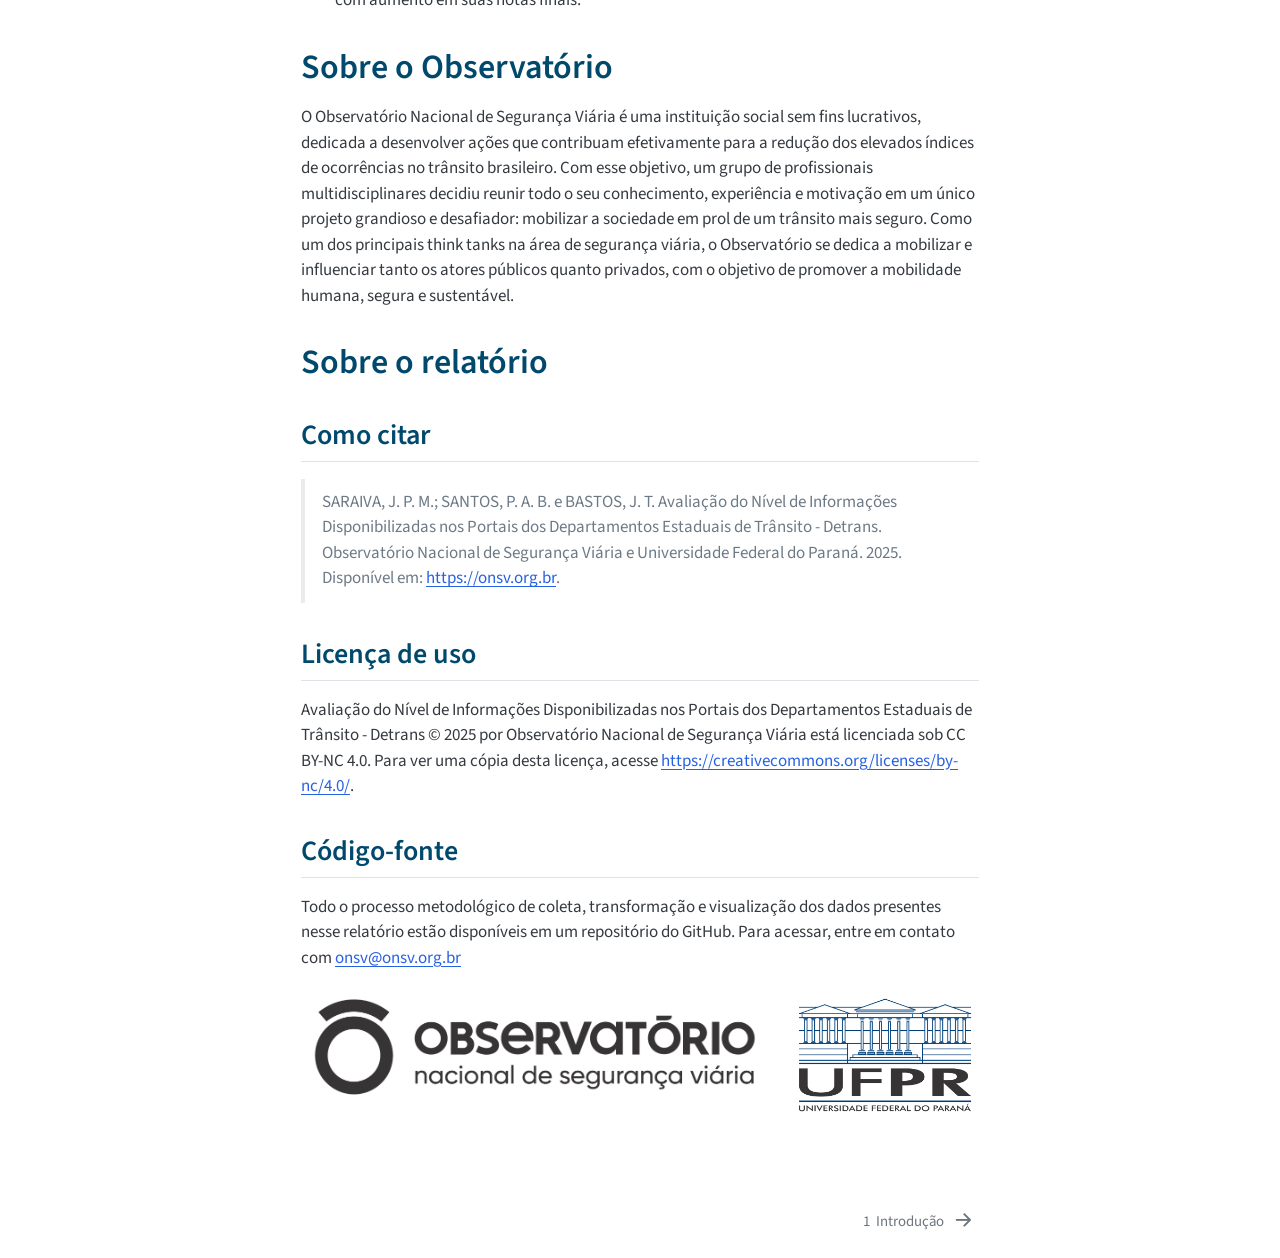
==== commit 264782e1: "Built site for gh-pages" ====
--- a/index.html
+++ b/index.html
@@ -2,7 +2,7 @@
 <html xmlns="http://www.w3.org/1999/xhtml" lang="pt-BR" xml:lang="pt-BR"><head>
 
 <meta charset="utf-8">
-<meta name="generator" content="quarto-1.7.32">
+<meta name="generator" content="quarto-1.8.25">
 
 <meta name="viewport" content="width=device-width, initial-scale=1.0, user-scalable=yes">
 
@@ -57,14 +57,15 @@
 <link href="./logo/onsv-fav.ico" rel="icon">
 <script src="site_libs/quarto-html/quarto.js" type="module"></script>
 <script src="site_libs/quarto-html/tabsets/tabsets.js" type="module"></script>
+<script src="site_libs/quarto-html/axe/axe-check.js" type="module"></script>
 <script src="site_libs/quarto-html/popper.min.js"></script>
 <script src="site_libs/quarto-html/tippy.umd.min.js"></script>
 <script src="site_libs/quarto-html/anchor.min.js"></script>
 <link href="site_libs/quarto-html/tippy.css" rel="stylesheet">
-<link href="site_libs/quarto-html/quarto-syntax-highlighting-37eea08aefeeee20ff55810ff984fec1.css" rel="stylesheet" id="quarto-text-highlighting-styles">
+<link href="site_libs/quarto-html/quarto-syntax-highlighting-7b89279ff1a6dce999919e0e67d4d9ec.css" rel="stylesheet" id="quarto-text-highlighting-styles">
 <script src="site_libs/bootstrap/bootstrap.min.js"></script>
 <link href="site_libs/bootstrap/bootstrap-icons.css" rel="stylesheet">
-<link href="site_libs/bootstrap/bootstrap-27646530733116c5bb9148f6545a8ae0.min.css" rel="stylesheet" append-hash="true" id="quarto-bootstrap" data-mode="light">
+<link href="site_libs/bootstrap/bootstrap-bf1ce2a9bbe0a9c3d8b1e0a16455843c.min.css" rel="stylesheet" append-hash="true" id="quarto-bootstrap" data-mode="light">
 <script id="quarto-search-options" type="application/json">{
   "location": "sidebar",
   "copy-button": false,
@@ -122,7 +123,9 @@
 <div id="quarto-content" class="quarto-container page-columns page-rows-contents page-layout-article">
 <!-- sidebar -->
   <nav id="quarto-sidebar" class="sidebar collapse collapse-horizontal quarto-sidebar-collapse-item sidebar-navigation floating overflow-auto">
-    <div class="pt-lg-2 mt-2 text-left sidebar-header">
+    <div class="pt-lg-2 mt-2 text-left sidebar-header sidebar-header-stacked">
+      <a href="./index.html" class="sidebar-logo-link">
+      </a>
     <div class="sidebar-title mb-0 py-0">
       <a href="./">Avaliação do Nível de Informações Disponibilizadas nos Portais dos Departamentos Estaduais de Trânsito - Detrans</a> 
         <div class="sidebar-tools-main">
@@ -244,13 +247,16 @@
   </div>
   <div class="quarto-title-meta-contents">
         <p class="affiliation">
-            Universidade Federal do Paraná
+            Observatório Nacional de Segurança Viária
           </p>
       </div>
     <div class="quarto-title-meta-contents">
     <p class="author">Dr.&nbsp;Jorge Tiago Bastos <a href="https://orcid.org/0000-0001-6447-1504" class="quarto-title-author-orcid"> <img src="[data-uri]"></a></p>
   </div>
   <div class="quarto-title-meta-contents">
+        <p class="affiliation">
+            Universidade Federal do Paraná
+          </p>
       </div>
   </div>
 
@@ -260,7 +266,7 @@
     <div>
     <div class="quarto-title-meta-heading">Data de Publicação</div>
     <div class="quarto-title-meta-contents">
-      <p class="date">28 de janeiro de 2026</p>
+      <p class="date">1 de setembro de 2026</p>
     </div>
   </div>
   
@@ -301,7 +307,7 @@
 <section id="como-citar" class="level2">
 <h2 class="anchored" data-anchor-id="como-citar">Como citar</h2>
 <blockquote class="blockquote">
-<p>NEGREIRO, B. K. L.; MARQUES, A. B. S. e BASTOS, J. T. Avaliação do Nível de Informações Disponibilizadas nos Portais dos Departamentos Estaduais de Trânsito - Detrans. Observatório Nacional de Segurança Viária e Universidade Federal do Paraná. 2025. Disponível em: <a href="https://onsv.org.br" class="uri">https://onsv.org.br</a>.</p>
+<p>SARAIVA, J. P. M.; SANTOS, P. A. B. e BASTOS, J. T. Avaliação do Nível de Informações Disponibilizadas nos Portais dos Departamentos Estaduais de Trânsito - Detrans. Observatório Nacional de Segurança Viária e Universidade Federal do Paraná. 2025. Disponível em: <a href="https://onsv.org.br" class="uri">https://onsv.org.br</a>.</p>
 </blockquote>
 </section>
 <section id="licença-de-uso" class="level2">
@@ -392,13 +398,14 @@
       e.clearSelection();
     }
     const getTextToCopy = function(trigger) {
-        const codeEl = trigger.previousElementSibling.cloneNode(true);
-        for (const childEl of codeEl.children) {
-          if (isCodeAnnotation(childEl)) {
-            childEl.remove();
-          }
-        }
-        return codeEl.innerText;
+      const outerScaffold = trigger.parentElement.cloneNode(true);
+      const codeEl = outerScaffold.querySelector('code');
+      for (const childEl of codeEl.children) {
+        if (isCodeAnnotation(childEl)) {
+          childEl.remove();
+        }
+      }
+      return codeEl.innerText;
     }
     const clipboard = new window.ClipboardJS('.code-copy-button:not([data-in-quarto-modal])', {
       text: getTextToCopy
--- a/site_libs/quarto-html/quarto-syntax-highlighting-7b89279ff1a6dce999919e0e67d4d9ec.css
+++ b/site_libs/quarto-html/quarto-syntax-highlighting-7b89279ff1a6dce999919e0e67d4d9ec.css
@@ -0,0 +1,236 @@
+/* quarto syntax highlight colors */
+:root {
+  --quarto-hl-ot-color: #003B4F;
+  --quarto-hl-at-color: #657422;
+  --quarto-hl-ss-color: #20794D;
+  --quarto-hl-an-color: #5E5E5E;
+  --quarto-hl-fu-color: #4758AB;
+  --quarto-hl-st-color: #20794D;
+  --quarto-hl-cf-color: #003B4F;
+  --quarto-hl-op-color: #5E5E5E;
+  --quarto-hl-er-color: #AD0000;
+  --quarto-hl-bn-color: #AD0000;
+  --quarto-hl-al-color: #AD0000;
+  --quarto-hl-va-color: #111111;
+  --quarto-hl-bu-color: inherit;
+  --quarto-hl-ex-color: inherit;
+  --quarto-hl-pp-color: #AD0000;
+  --quarto-hl-in-color: #5E5E5E;
+  --quarto-hl-vs-color: #20794D;
+  --quarto-hl-wa-color: #5E5E5E;
+  --quarto-hl-do-color: #5E5E5E;
+  --quarto-hl-im-color: #00769E;
+  --quarto-hl-ch-color: #20794D;
+  --quarto-hl-dt-color: #AD0000;
+  --quarto-hl-fl-color: #AD0000;
+  --quarto-hl-co-color: #5E5E5E;
+  --quarto-hl-cv-color: #5E5E5E;
+  --quarto-hl-cn-color: #8f5902;
+  --quarto-hl-sc-color: #5E5E5E;
+  --quarto-hl-dv-color: #AD0000;
+  --quarto-hl-kw-color: #003B4F;
+}
+
+/* other quarto variables */
+:root {
+  --quarto-font-monospace: SFMono-Regular, Menlo, Monaco, Consolas, "Liberation Mono", "Courier New", monospace;
+}
+
+/* syntax highlight based on Pandoc's rules */
+pre > code.sourceCode > span {
+  color: #003B4F;
+}
+
+code.sourceCode > span {
+  color: #003B4F;
+}
+
+div.sourceCode,
+div.sourceCode pre.sourceCode {
+  color: #003B4F;
+}
+
+/* Normal */
+code span {
+  color: #003B4F;
+}
+
+/* Alert */
+code span.al {
+  color: #AD0000;
+  font-style: inherit;
+}
+
+/* Annotation */
+code span.an {
+  color: #5E5E5E;
+  font-style: inherit;
+}
+
+/* Attribute */
+code span.at {
+  color: #657422;
+  font-style: inherit;
+}
+
+/* BaseN */
+code span.bn {
+  color: #AD0000;
+  font-style: inherit;
+}
+
+/* BuiltIn */
+code span.bu {
+  font-style: inherit;
+}
+
+/* ControlFlow */
+code span.cf {
+  color: #003B4F;
+  font-weight: bold;
+  font-style: inherit;
+}
+
+/* Char */
+code span.ch {
+  color: #20794D;
+  font-style: inherit;
+}
+
+/* Constant */
+code span.cn {
+  color: #8f5902;
+  font-style: inherit;
+}
+
+/* Comment */
+code span.co {
+  color: #5E5E5E;
+  font-style: inherit;
+}
+
+/* CommentVar */
+code span.cv {
+  color: #5E5E5E;
+  font-style: italic;
+}
+
+/* Documentation */
+code span.do {
+  color: #5E5E5E;
+  font-style: italic;
+}
+
+/* DataType */
+code span.dt {
+  color: #AD0000;
+  font-style: inherit;
+}
+
+/* DecVal */
+code span.dv {
+  color: #AD0000;
+  font-style: inherit;
+}
+
+/* Error */
+code span.er {
+  color: #AD0000;
+  font-style: inherit;
+}
+
+/* Extension */
+code span.ex {
+  font-style: inherit;
+}
+
+/* Float */
+code span.fl {
+  color: #AD0000;
+  font-style: inherit;
+}
+
+/* Function */
+code span.fu {
+  color: #4758AB;
+  font-style: inherit;
+}
+
+/* Import */
+code span.im {
+  color: #00769E;
+  font-style: inherit;
+}
+
+/* Information */
+code span.in {
+  color: #5E5E5E;
+  font-style: inherit;
+}
+
+/* Keyword */
+code span.kw {
+  color: #003B4F;
+  font-weight: bold;
+  font-style: inherit;
+}
+
+/* Operator */
+code span.op {
+  color: #5E5E5E;
+  font-style: inherit;
+}
+
+/* Other */
+code span.ot {
+  color: #003B4F;
+  font-style: inherit;
+}
+
+/* Preprocessor */
+code span.pp {
+  color: #AD0000;
+  font-style: inherit;
+}
+
+/* SpecialChar */
+code span.sc {
+  color: #5E5E5E;
+  font-style: inherit;
+}
+
+/* SpecialString */
+code span.ss {
+  color: #20794D;
+  font-style: inherit;
+}
+
+/* String */
+code span.st {
+  color: #20794D;
+  font-style: inherit;
+}
+
+/* Variable */
+code span.va {
+  color: #111111;
+  font-style: inherit;
+}
+
+/* VerbatimString */
+code span.vs {
+  color: #20794D;
+  font-style: inherit;
+}
+
+/* Warning */
+code span.wa {
+  color: #5E5E5E;
+  font-style: italic;
+}
+
+.prevent-inlining {
+  content: "</";
+}
+
+/*# sourceMappingURL=3944bc705cfaf4c80e56f77c5205168a.css.map */
